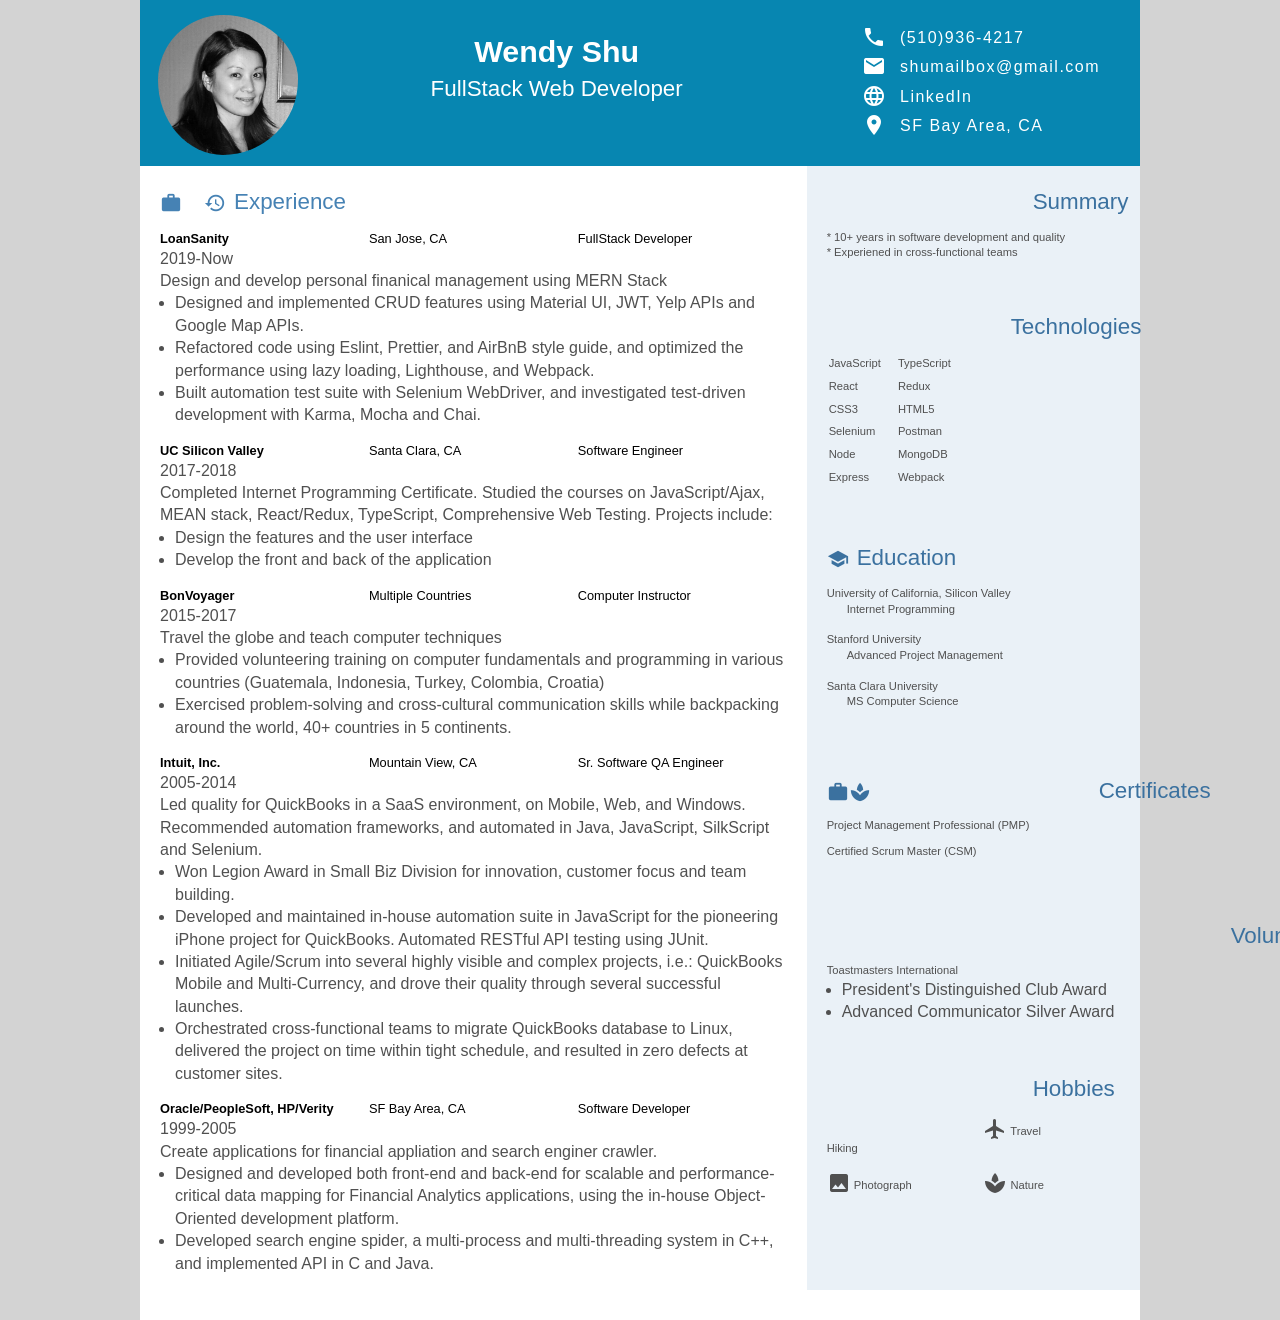
==== index.html @ 892b4ed1 "Created index.html, style.css and .jpeg files" ====
<!DOCTYPE html>
<html lang="en">
  <head>
    <meta charset="UTF-8" />
    <meta http-equiv="X-UA-Compatible" content="IE=edge" />
    <meta name="viewport" content="width=device-width, initial-scale=1.0" />
     <link rel="stylesheet" href="https://fonts.googleapis.com/icon?family=Material+Icons">
    <link rel="stylesheet" href="style.css" />
    <title>Wendy Shu's Resume</title>
  </head>
  <body>
    <div class="container">
        <div class="topLeft">
            <img src="./WendyShu.jpeg" alt="Wendy Shu"/>
        </div>

        <div class="topMiddle">
            <div class="title">
                <h1>Wendy Shu</h1>
                <h2>FullStack Web Developer</h2>
            </div>
        </div>
        <div class="topRight">
                <div class="contactInfo">
                    <ul>
                        <li>
                            <span class="material-icons" style="vertical-align:-6px;">
                                call
                                </span>
                            <span class="text">(510)936-4217</span>
                        </li>
                        <li>
                            <span class="material-icons" style="vertical-align:-6px;">
                                email
                                </span>
                            <span class="text">shumailbox@gmail.com</span>
                        </li>
                        <li>
                            <span class="material-icons" style="vertical-align:-6px;">
                                language
                                </span>
                            <a href="https://www.linkedin.com/in/wshu/"; target="_blank"><span class="text">LinkedIn</a>
                        </li>
                        <li>
                            <span class="material-icons" style="vertical-align:-6px;">
                                location_on
                                </span>
                            <span class="text">SF Bay Area, CA</span>
                        </li>
                    </ul>
                </div>
        </div>
    <div class="left">
        <div class="experience">
            <h4>Experience</h4>
        </div>    
        <div>
            <ul>
                <li class="experience_card">                
                    <ul class="experience_card_title">
                        <li>
                            LoanSanity               
                        </li>                  
                        <li>                       
                            San Jose, CA
                        </li>
                        <li>                      
                            FullStack Developer
                        </li>
                    </ul>
                    <p>2019-Now</p>
                    <p>Design and develop personal finanical management using MERN Stack</p>
                    <ul class="experience_card_detail">
                        <li>                        
                            Designed and implemented CRUD features using Material UI, JWT, Yelp APIs and Google Map APIs.
                        </li>
                        <li>
                           Refactored code using Eslint, Prettier, and AirBnB style guide, and optimized the performance using lazy loading, Lighthouse, and Webpack.
                        </li>
                        <li>
                            Built automation test suite with Selenium WebDriver, and investigated test-driven development with Karma, Mocha and Chai.
                        </li>
                    </ul>                
                </li>
                 <li class="experience_card">                
                    <ul class="experience_card_title">
                        <li>
                            UC Silicon Valley               
                        </li>                  
                        <li>                       
                            Santa Clara, CA
                        </li>
                        <li>                      
                            Software Engineer
                        </li>
                    </ul>
                    <p>2017-2018</p>
                    <p>Completed Internet Programming Certificate. Studied the courses on JavaScript/Ajax, 
                        MEAN stack, React/Redux, TypeScript, Comprehensive Web Testing. Projects include:</p>
                    <ul class="experience_card_detail">
                        <li>                        
                            Design the features and the user interface
                        </li>
                        <li>
                            Develop the front and back of the application
                        </li>
                    </ul>                
                </li>
                 <li class="experience_card">                
                    <ul class="experience_card_title">
                        <li>
                            BonVoyager              
                        </li>                  
                        <li>                       
                            Multiple Countries
                        </li>
                        <li>                      
                            Computer Instructor
                        </li>
                    </ul>
                    <p>2015-2017</p>
                    <p>Travel the globe and teach computer techniques</p>
                    <ul class="experience_card_detail">
                        <li>                        
                            Provided volunteering training on computer fundamentals and programming in various countries 
                            (Guatemala, Indonesia, Turkey, Colombia, Croatia)
                        </li>
                        <li>
                            Exercised problem-solving and cross-cultural communication skills while backpacking 
                            around the world, 40+ countries in 5 continents.
                        </li>
                    </ul>                
                </li>          
                <li class="experience_card">                
                    <ul class="experience_card_title">
                        <li>
                            Intuit, Inc.              
                        </li>                  
                        <li>                       
                            Mountain View, CA
                        </li>
                        <li>                      
                            Sr. Software QA Engineer
                        </li>
                    </ul>
                    <p>2005-2014</p>
                    <p>Led quality for QuickBooks in a SaaS environment, on Mobile, Web, and Windows. 
                        Recommended automation frameworks, and automated in Java, JavaScript, SilkScript and Selenium.</p>
                    <ul class="experience_card_detail">
                        <li>                        
                            Won Legion Award in Small Biz Division for innovation, customer focus and team building.
                        </li>
                        <li>
                          Developed and maintained in-house automation suite in JavaScript for the pioneering iPhone project 
                          for QuickBooks. Automated RESTful API testing using JUnit.
                        </li>
                        <li>
                             Initiated Agile/Scrum into several highly visible and complex projects, i.e.: QuickBooks Mobile and Multi-Currency, 
                             and drove their quality through several successful launches.
                        </li>
                        <li>
                            Orchestrated cross-functional teams to migrate QuickBooks database to Linux, delivered the project on time within 
                            tight schedule, and resulted in zero defects at customer sites.
                        </li>
                    </ul>                
                </li>
                 <li class="experience_card">                
                    <ul class="experience_card_title">
                        <li>
                            Oracle/PeopleSoft,  HP/Verity              
                        </li>                  
                        <li>                       
                            SF Bay Area, CA
                        </li>
                        <li>                      
                            Software Developer
                        </li>
                    </ul>
                    <p>1999-2005</p>
                    <p>Create applications for financial appliation and search enginer crawler.</p>
                    <ul class="experience_card_detail">
                        <li>                        
                           Designed and developed both front-end and back-end for scalable and performance-critical data mapping 
                        for Financial Analytics applications, using the in-house Object-Oriented development platform.
                        </li>
                        <li>
                          Developed search engine spider, a multi-process and multi-threading system in C++, and implemented API in
C and Java. 
                        </li>                      
                    </ul>                
                </li>
            </ul>        
        </div> 
    </div>  
    <div class="right">
        <div class="summary">
             <h4>Summary</h4>
             <p>* 10+ years in software development and quality</p>  
             <p>* Experiened in cross-functional teams</p>  
        </div>
        <div class="technologies">
            <h4>Technologies</h4>
            <table>
                 <tr>
                    <td>JavaScript</td>
                    <td>TypeScript</td>                   
               </tr> 
                 <tr>
                    <td>React</td>
                    <td>Redux</td>
                  
               </tr>                 
                <tr>
                    <td>CSS3</td>
                    <td>HTML5</td>           
                                
               </tr> 
                 <tr>
                    <td>Selenium</td>
                    <td>Postman</td>                    
               </tr> 
               <tr>
                    <td>Node</td>
                    <td>MongoDB</td>
               </tr>
               <tr>
                    <td>Express</td>   
                    <td>Webpack</td> 
               </tr>
               <!--
                <tr>
                    <td>JavaScript</td>
                    <td>TypeScript</td>
               </tr> 
                 <tr>
                    <td>React</td>
                    <td>Redux</td>
               </tr> 
                 <tr>
                    <td>Node</td>
                    <td>Express</td>
               </tr> 
                 <tr>
                    <td>MongoDB</td>
                    <td>MySQL</td>
               </tr> 
                <tr>
                    <td>CSS3</td>
                    <td>HTML5</td>
               </tr> 
                 <tr>
                    <td>Webpack</td>
                    <td>Git</td>
               </tr> 
                 <tr>
                    <td>Selenium</td>
                    <td>Postman</td>
               </tr> 


               -->              
            </table>
         </div>
         <div class="education">
            <h4>Education</h4>
            <ul>
                <li>
                    <h5>University of California, Silicon Valley</h5>
                    <p class="program">Internet Programming</p>
                </li>
                <li>
                    <h5>Stanford University</h5>
                    <p class="program">Advanced Project Management</p>
                </li>
                <li>
                    <h5>Santa Clara University</h5>
                    <p class="program">MS Computer Science</p>
                </li>
            </ul>
         </div>
         <div class="certificate">
            <h4>Certificates</h4>
            <ul>
                <li>
                    <h5>Project Management Professional (PMP)</h5>
                </li>
                <li>
                    <h5>Certified Scrum Master (CSM)</h5>
                </li>
            </ul>
         </div>
          <div class="volunteer">
            <h4>Volunteer</h4>           
                <h5>Toastmasters International</h5>
                <ul>
                    <li>President's Distinguished Club Award</li>
                    <li>Advanced Communicator Silver Award </li>
                </ul>                                           
            </ul>
         </div>
         <div class="hobbies">
              <h4>Hobbies</h4>
                <ul>
                    <li>
                        <span class="material-icons" style="vertical-align:-6px;">
                            hiking
                        </span>
                        Hiking
                    </li>                  
                    <li>
                        <span class="material-icons" style="vertical-align:-6px;">
                            flight
                        </span>
                        Travel
                    </li>
                    <li>
                        <span class="material-icons" style="vertical-align:-6px;">
                            image
                        </span>
                        Photograph
                    </li>
                   <li>
                        <span class="material-icons" style="vertical-align:-6px;">
                            spa
                        </span>
                        Nature
                    </li>                    
                </ul>
         </div>
      </div>
    </div>
  </body>
</html>
---- style.css ----
* {
  margin: 0;
  padding: 0;
  box-sizing: border-box;
}

* ul {
  list-style-type: none;
}

body {
  background-color: lightgrey;
  font-family: "arial", sans-serif;
  line-height: 1.4;
  font-size: 16px;
}

.container {
  margin: 0 auto;
  width: 100%;
  background-color: #fff;
  grid-template-columns: repeat(6, 1fr);
  display: grid;
  grid-template-areas:
    "topLeft topLeft topLeft topLeft topLeft topLeft"
    "topMiddle topMiddle topMiddle topMiddle topMiddle topMiddle"
    "topRight topRight topRight topRight topRight topRight"
    "right right right right right right"
    "left left left left left left";
}

@media screen and (min-width: 760px) {
  .container {
    margin: 0 auto;
    width: 100%;
    max-width: 1000px;
    background-color: #fff;

    grid-template-columns: repeat(6, 1fr);
    display: grid;
    grid-template-areas:
      "topLeft topMiddle topMiddle topMiddle topRight topRight"
      "left left left left right right";
    grid-template-rows: 0.7fr 4fr;
  }
}

.topLeft,
.topMiddle,
.topRight {
  background-color: rgb(7, 134, 177);
  color: white;
  text-align: center;
}

.left,
.right {
  background-color: #fff;
  color: #505050;
}

.topLeft {
  grid-area: topLeft;
}

.topMiddle {
  grid-area: topMiddle;
}

.topRight {
  grid-area: topRight;
  padding-left: 15px;
}

.left {
  grid-area: left;
}

.right {
  grid-area: right;
  padding-left: 20px;
  background-color: #eaf1f7;
}

.topLeft img {
  border-radius: 50%;
  width: 150px;
  height: auto;
  object-fit: contain;
  padding-left: 10px;
  padding-top: 15px;
  padding-bottom: 5px;
}

.title {
  padding-top: 30px;
}

.contactInfo {
  margin-top: 25px;
  margin-bottom: 10px;
  display: inline-block;
}

.contactInfo ul li {
  text-align: left;
  margin-bottom: 5px;
}

.contactInfo .material-icons {
  padding-right: 10px;
}

.contactInfo .text {
  top: 10px;
  letter-spacing: 1.5px;
}

.contactInfo a {
  color: #fff;
  text-decoration: none;
}

.contactInfo a:link,
a:visited,
a:hover,
a:active {
  color: #fff;
  text-decoration: none;
}

.title h1 {
  font-weight: 600;
  font-size: 1.9rem;
}

.title h2 {
  font-weight: 500;
  font-size: 1.4rem;
}

.right {
  text-align: left;
}

.right div {
  padding-bottom: 15px;
  margin-bottom: 15px;
}

.right div h4 {
  font-size: 1.4rem;
  font-weight: 500;
  padding-bottom: 10px;
  padding-top: 20px;
  color: #3b719f;
}

.summary p {
  font-size: 0.7rem;
}

.summary h4:before {
  font-family: "Material Icons";
  content: "summarize";
  padding-right: 8px;
  vertical-align: -5px;
}

.technologies h4:before {
  font-family: "Material Icons";
  content: "terminal";
  padding-right: 8px;
  vertical-align: -5px;
}

.technologies td {
  font-size: 0.7rem;
  padding-right: 15px;
  padding-bottom: 5px;
}

.education h4:before {
  font-family: "Material Icons";
  content: "school";
  padding-right: 8px;
  vertical-align: -5px;
}

.education h4 {
  right: 6px;
}
.education li {
  padding-bottom: 15px;
}

h5 {
  font-size: 0.7rem;
  font-weight: 500;
}

.program {
  font-size: 0.7rem;
  padding-left: 20px;
}

.certificate h4:before {
  font-family: "Material Icons";
  content: "workspace_premium";
  padding-right: 8px;
  vertical-align: -5px;
}

.certificate ul li {
  padding-bottom: 10px;
}

.hobbies h4:before {
  font-family: "Material Icons";
  content: "interests";
  padding-right: 8px;
  vertical-align: -5px;
}

.hobbies ul {
  display: grid;
  grid-template-columns: repeat(2, 1fr);
  grid-row-gap: 15px;
}

.hobbies li {
  font-size: 0.7rem;
}

.left div {
  margin-left: 20px;
  margin-right: 20px;
}

.experience h4:before {
  font-family: "Material Icons";
  content: "work_history";
  padding-right: 8px;
  vertical-align: -5px;
}
.experience h4 {
  font-weight: 400;
  padding-bottom: 10px;
  margin-top: 20px;
  font-size: 1.4rem;
  color: steelblue;
}

.experience_card {
  margin-bottom: 15px;
}

.experience_card_title {
  display: grid;
  grid-template-columns: repeat(3, 1fr);
  font-size: 0.8rem;
  color: rgb(0, 0, 0);
}

.experience_card_title li:first-child {
  font-weight: 600;
}

.experience_card_detail {
  list-style-type: disc;
  padding-left: 15px;
}

.volunteer h4:before {
  font-family: "Material Icons";
  content: "volunteer_activism";
  padding-right: 8px;
  vertical-align: -5px;
}
.volunteer ul {
  list-style-type: disc;
  padding-left: 15px;
}
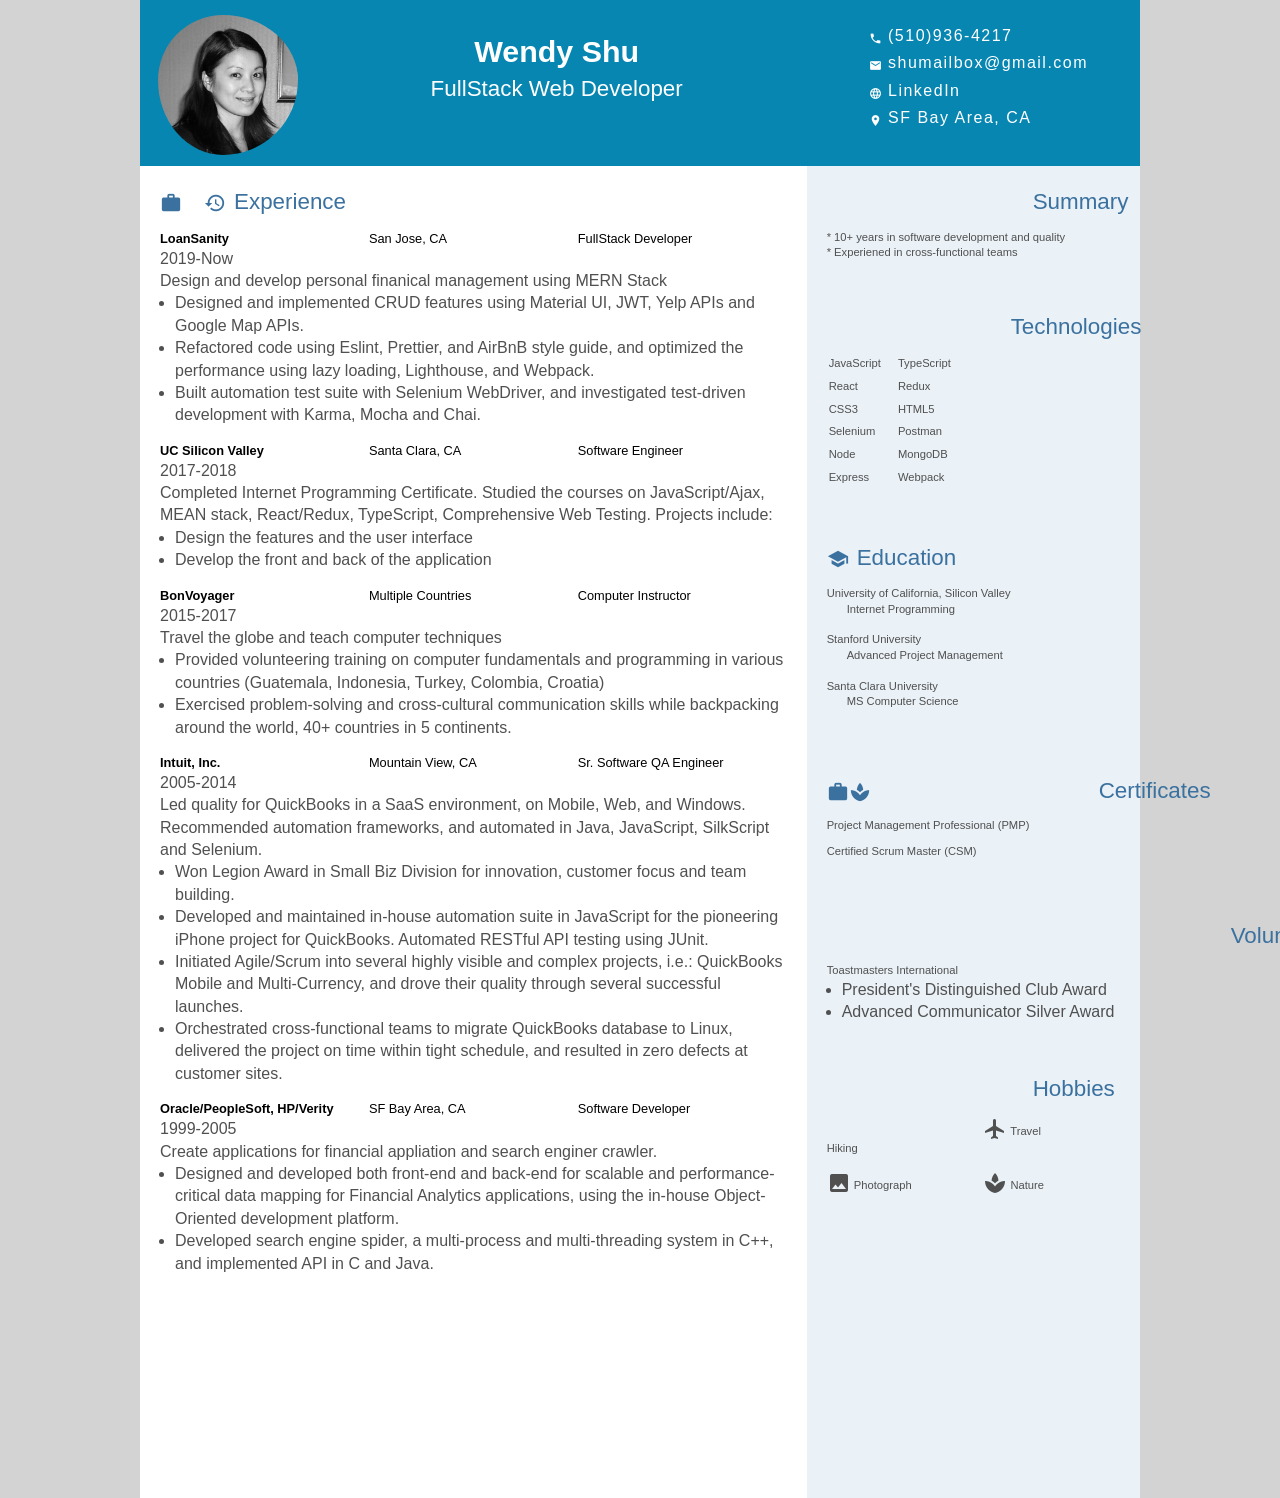
==== commit a1bec885: "responsive to print format" ====
--- a/index.html
+++ b/index.html
@@ -24,25 +24,25 @@
                 <div class="contactInfo">
                     <ul>
                         <li>
-                            <span class="material-icons" style="vertical-align:-6px;">
+                            <span class="material-icons">
                                 call
                                 </span>
                             <span class="text">(510)936-4217</span>
                         </li>
                         <li>
-                            <span class="material-icons" style="vertical-align:-6px;">
+                            <span class="material-icons">
                                 email
                                 </span>
                             <span class="text">shumailbox@gmail.com</span>
                         </li>
                         <li>
-                            <span class="material-icons" style="vertical-align:-6px;">
+                            <span class="material-icons">
                                 language
                                 </span>
                             <a href="https://www.linkedin.com/in/wshu/"; target="_blank"><span class="text">LinkedIn</a>
                         </li>
                         <li>
-                            <span class="material-icons" style="vertical-align:-6px;">
+                            <span class="material-icons">
                                 location_on
                                 </span>
                             <span class="text">SF Bay Area, CA</span>
@@ -302,19 +302,19 @@
               <h4>Hobbies</h4>
                 <ul>
                     <li>
-                        <span class="material-icons" style="vertical-align:-6px;">
+                        <span class="material-icons">
                             hiking
                         </span>
                         Hiking
                     </li>                  
                     <li>
-                        <span class="material-icons" style="vertical-align:-6px;">
+                        <span class="material-icons">
                             flight
                         </span>
                         Travel
                     </li>
                     <li>
-                        <span class="material-icons" style="vertical-align:-6px;">
+                        <span class="material-icons">
                             image
                         </span>
                         Photograph
--- a/style.css
+++ b/style.css
@@ -18,7 +18,6 @@
 .container {
   margin: 0 auto;
   width: 100%;
-  background-color: #fff;
   grid-template-columns: repeat(6, 1fr);
   display: grid;
   grid-template-areas:
@@ -29,19 +28,18 @@
     "left left left left left left";
 }
 
-@media screen and (min-width: 760px) {
+@media print, screen and (min-width: 760px) {
   .container {
     margin: 0 auto;
     width: 100%;
     max-width: 1000px;
-    background-color: #fff;
 
     grid-template-columns: repeat(6, 1fr);
     display: grid;
     grid-template-areas:
       "topLeft topMiddle topMiddle topMiddle topRight topRight"
       "left left left left right right";
-    grid-template-rows: 0.7fr 4fr;
+    grid-template-rows: 1fr 8fr;
   }
 }
 
@@ -55,7 +53,6 @@
 
 .left,
 .right {
-  background-color: #fff;
   color: #505050;
 }
 
@@ -69,11 +66,12 @@
 
 .topRight {
   grid-area: topRight;
-  padding-left: 15px;
+  padding-left: 10px;
 }
 
 .left {
   grid-area: left;
+  background-color: #fff;
 }
 
 .right {
@@ -108,7 +106,9 @@
 }
 
 .contactInfo .material-icons {
-  padding-right: 10px;
+  padding-right: 2px;
+  font-size: 0.8rem;
+  vertical-align: -4px;
 }
 
 .contactInfo .text {
@@ -232,6 +232,10 @@
   font-size: 0.7rem;
 }
 
+.hobbies .material-icons {
+  vertical-align: -6px;
+}
+
 .left div {
   margin-left: 20px;
   margin-right: 20px;
@@ -248,7 +252,7 @@
   padding-bottom: 10px;
   margin-top: 20px;
   font-size: 1.4rem;
-  color: steelblue;
+  color: #3b719f;
 }
 
 .experience_card {
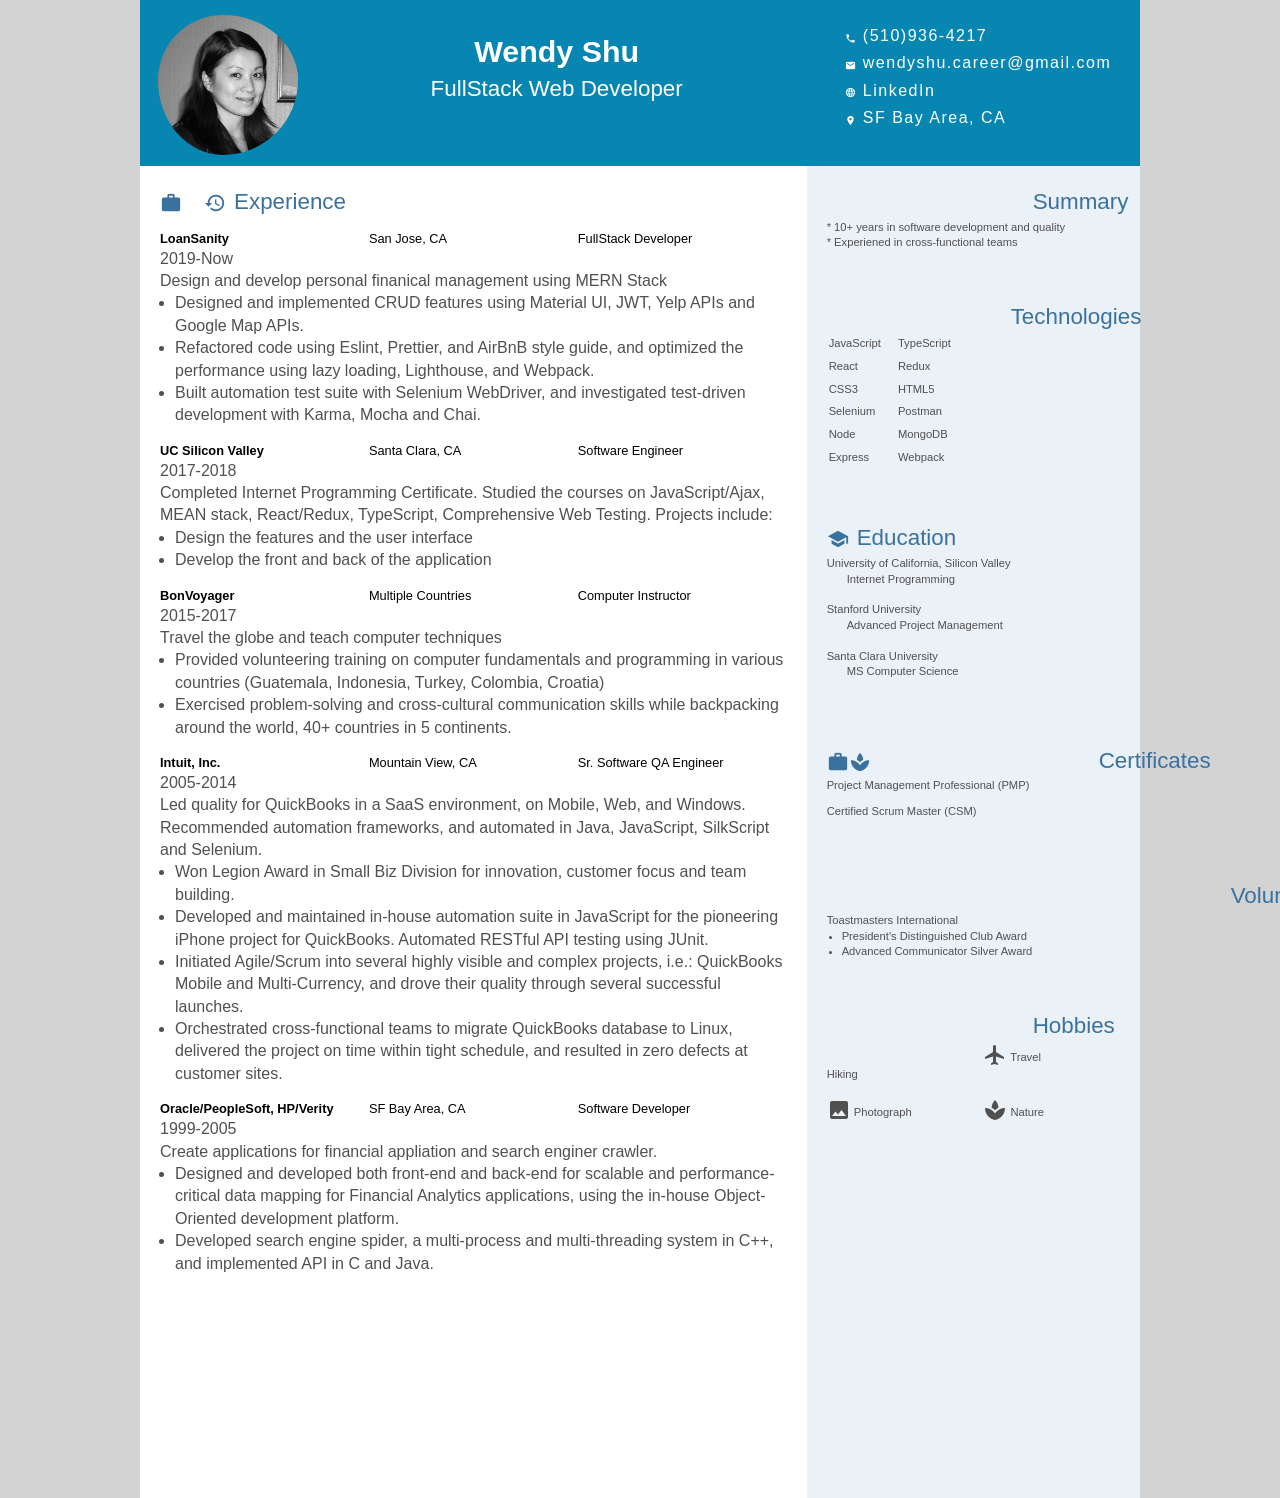
==== commit 3bc1fec6: "responsive to print format" ====
--- a/index.html
+++ b/index.html
@@ -12,12 +12,12 @@
     <div class="container">
         <div class="topLeft">
             <img src="./WendyShu.jpeg" alt="Wendy Shu"/>
-        </div>
+        </div>         
 
         <div class="topMiddle">
             <div class="title">
                 <h1>Wendy Shu</h1>
-                <h2>FullStack Web Developer</h2>
+                <h2>FullStack Web Developer</h2>              
             </div>
         </div>
         <div class="topRight">
@@ -32,19 +32,24 @@
                         <li>
                             <span class="material-icons">
                                 email
-                                </span>
-                            <span class="text">shumailbox@gmail.com</span>
+                            </span>
+                            <span class="text">
+                                <a href="mailto:wendyshu.career@gmail.com">
+                                    wendyshu.career@gmail.com
+                                </a>
+                            </span>
                         </li>
                         <li>
                             <span class="material-icons">
                                 language
-                                </span>
-                            <a href="https://www.linkedin.com/in/wshu/"; target="_blank"><span class="text">LinkedIn</a>
+                            </span>
+                            <a href="https://www.linkedin.com/in/wshu/"; target="_blank">
+                                <span class="text">LinkedIn</span></a>
                         </li>
                         <li>
                             <span class="material-icons">
                                 location_on
-                                </span>
+                            </span>
                             <span class="text">SF Bay Area, CA</span>
                         </li>
                     </ul>
@@ -84,8 +89,8 @@
                 </li>
                  <li class="experience_card">                
                     <ul class="experience_card_title">
-                        <li>
-                            UC Silicon Valley               
+                        <li>                          
+                            UC Silicon Valley            
                         </li>                  
                         <li>                       
                             Santa Clara, CA
--- a/style.css
+++ b/style.css
@@ -107,8 +107,8 @@
 
 .contactInfo .material-icons {
   padding-right: 2px;
-  font-size: 0.8rem;
-  vertical-align: -4px;
+  font-size: 0.7rem;
+  vertical-align: -2.6px;
 }
 
 .contactInfo .text {
@@ -151,7 +151,6 @@
 .right div h4 {
   font-size: 1.4rem;
   font-weight: 500;
-  padding-bottom: 10px;
   padding-top: 20px;
   color: #3b719f;
 }
@@ -285,3 +284,7 @@
   list-style-type: disc;
   padding-left: 15px;
 }
+
+.volunteer ul li {
+  font-size: 0.7rem;
+}
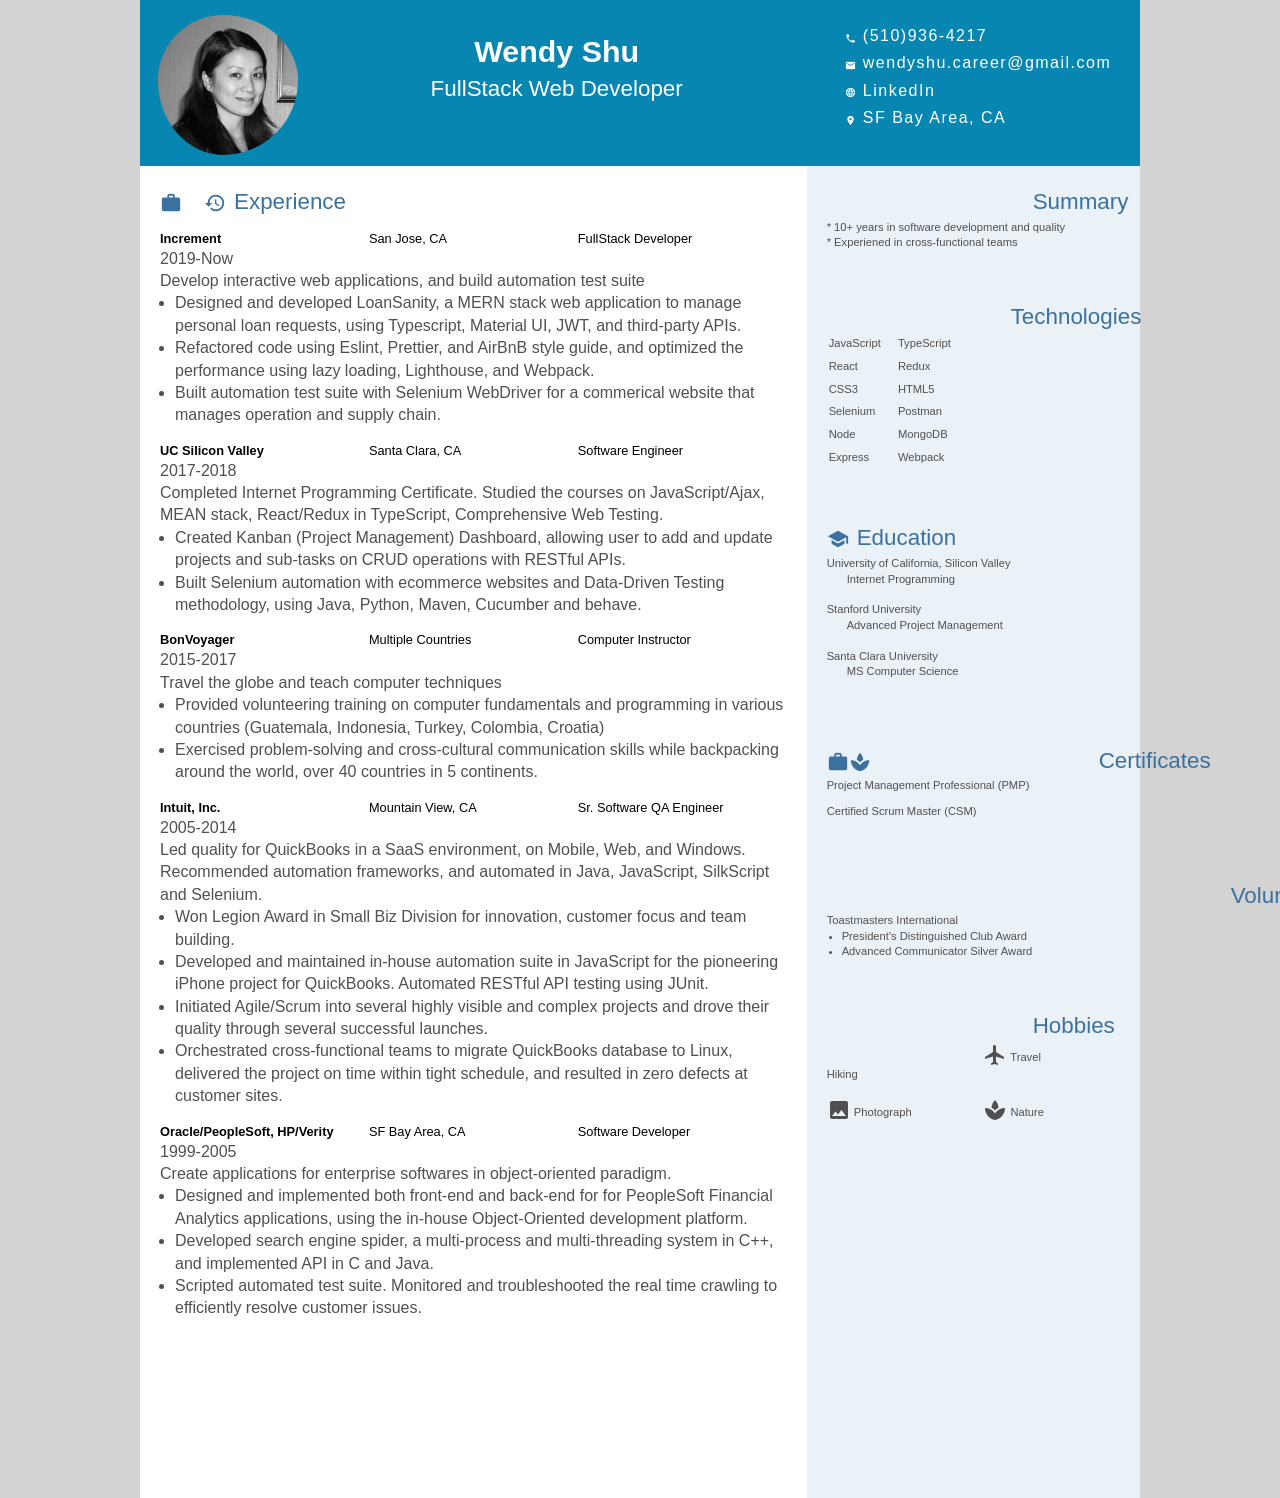
==== commit be8d9c80: "change content for 'experience'" ====
--- a/index.html
+++ b/index.html
@@ -64,7 +64,7 @@
                 <li class="experience_card">                
                     <ul class="experience_card_title">
                         <li>
-                            LoanSanity               
+                            Increment               
                         </li>                  
                         <li>                       
                             San Jose, CA
@@ -74,16 +74,16 @@
                         </li>
                     </ul>
                     <p>2019-Now</p>
-                    <p>Design and develop personal finanical management using MERN Stack</p>
-                    <ul class="experience_card_detail">
-                        <li>                        
-                            Designed and implemented CRUD features using Material UI, JWT, Yelp APIs and Google Map APIs.
+                    <P>Develop interactive web applications, and build automation test suite</P>                    
+                    <ul class="experience_card_detail">
+                        <li>                        
+                            Designed and developed LoanSanity, a MERN stack web application to manage personal loan requests, using Typescript, Material UI, JWT, and third-party APIs.
                         </li>
                         <li>
                            Refactored code using Eslint, Prettier, and AirBnB style guide, and optimized the performance using lazy loading, Lighthouse, and Webpack.
                         </li>
                         <li>
-                            Built automation test suite with Selenium WebDriver, and investigated test-driven development with Karma, Mocha and Chai.
+                            Built automation test suite with Selenium WebDriver for a commerical website that manages operation and supply chain.
                         </li>
                     </ul>                
                 </li>
@@ -101,13 +101,13 @@
                     </ul>
                     <p>2017-2018</p>
                     <p>Completed Internet Programming Certificate. Studied the courses on JavaScript/Ajax, 
-                        MEAN stack, React/Redux, TypeScript, Comprehensive Web Testing. Projects include:</p>
-                    <ul class="experience_card_detail">
-                        <li>                        
-                            Design the features and the user interface
-                        </li>
-                        <li>
-                            Develop the front and back of the application
+                        MEAN stack, React/Redux in TypeScript, Comprehensive Web Testing. </p>
+                    <ul class="experience_card_detail">
+                        <li>                        
+                            Created Kanban (Project Management) Dashboard, allowing user to add and update projects and sub-tasks on CRUD operations with RESTful APIs.
+                        </li>
+                        <li>
+                            Built Selenium automation with ecommerce websites and Data-Driven Testing methodology, using Java, Python, Maven, Cucumber and behave.
                         </li>
                     </ul>                
                 </li>
@@ -132,7 +132,7 @@
                         </li>
                         <li>
                             Exercised problem-solving and cross-cultural communication skills while backpacking 
-                            around the world, 40+ countries in 5 continents.
+                            around the world, over 40 countries in 5 continents.
                         </li>
                     </ul>                
                 </li>          
@@ -160,8 +160,7 @@
                           for QuickBooks. Automated RESTful API testing using JUnit.
                         </li>
                         <li>
-                             Initiated Agile/Scrum into several highly visible and complex projects, i.e.: QuickBooks Mobile and Multi-Currency, 
-                             and drove their quality through several successful launches.
+                             Initiated Agile/Scrum into several highly visible and complex projects and drove their quality through several successful launches.
                         </li>
                         <li>
                             Orchestrated cross-functional teams to migrate QuickBooks database to Linux, delivered the project on time within 
@@ -182,16 +181,19 @@
                         </li>
                     </ul>
                     <p>1999-2005</p>
-                    <p>Create applications for financial appliation and search enginer crawler.</p>
-                    <ul class="experience_card_detail">
-                        <li>                        
-                           Designed and developed both front-end and back-end for scalable and performance-critical data mapping 
-                        for Financial Analytics applications, using the in-house Object-Oriented development platform.
+                    <p>Create applications for enterprise softwares in object-oriented paradigm.</p>
+                    <ul class="experience_card_detail">
+                        <li>                        
+                           Designed and implemented both front-end and back-end for for PeopleSoft Financial Analytics applications, using the in-house Object-Oriented development platform.
                         </li>
                         <li>
                           Developed search engine spider, a multi-process and multi-threading system in C++, and implemented API in
-C and Java. 
-                        </li>                      
+C and Java.
+                        </li>         
+                        <li>
+                          Scripted automated test suite. Monitored and troubleshooted the real time crawling to efficiently resolve customer issues.
+                          
+                        </li>             
                     </ul>                
                 </li>
             </ul>        
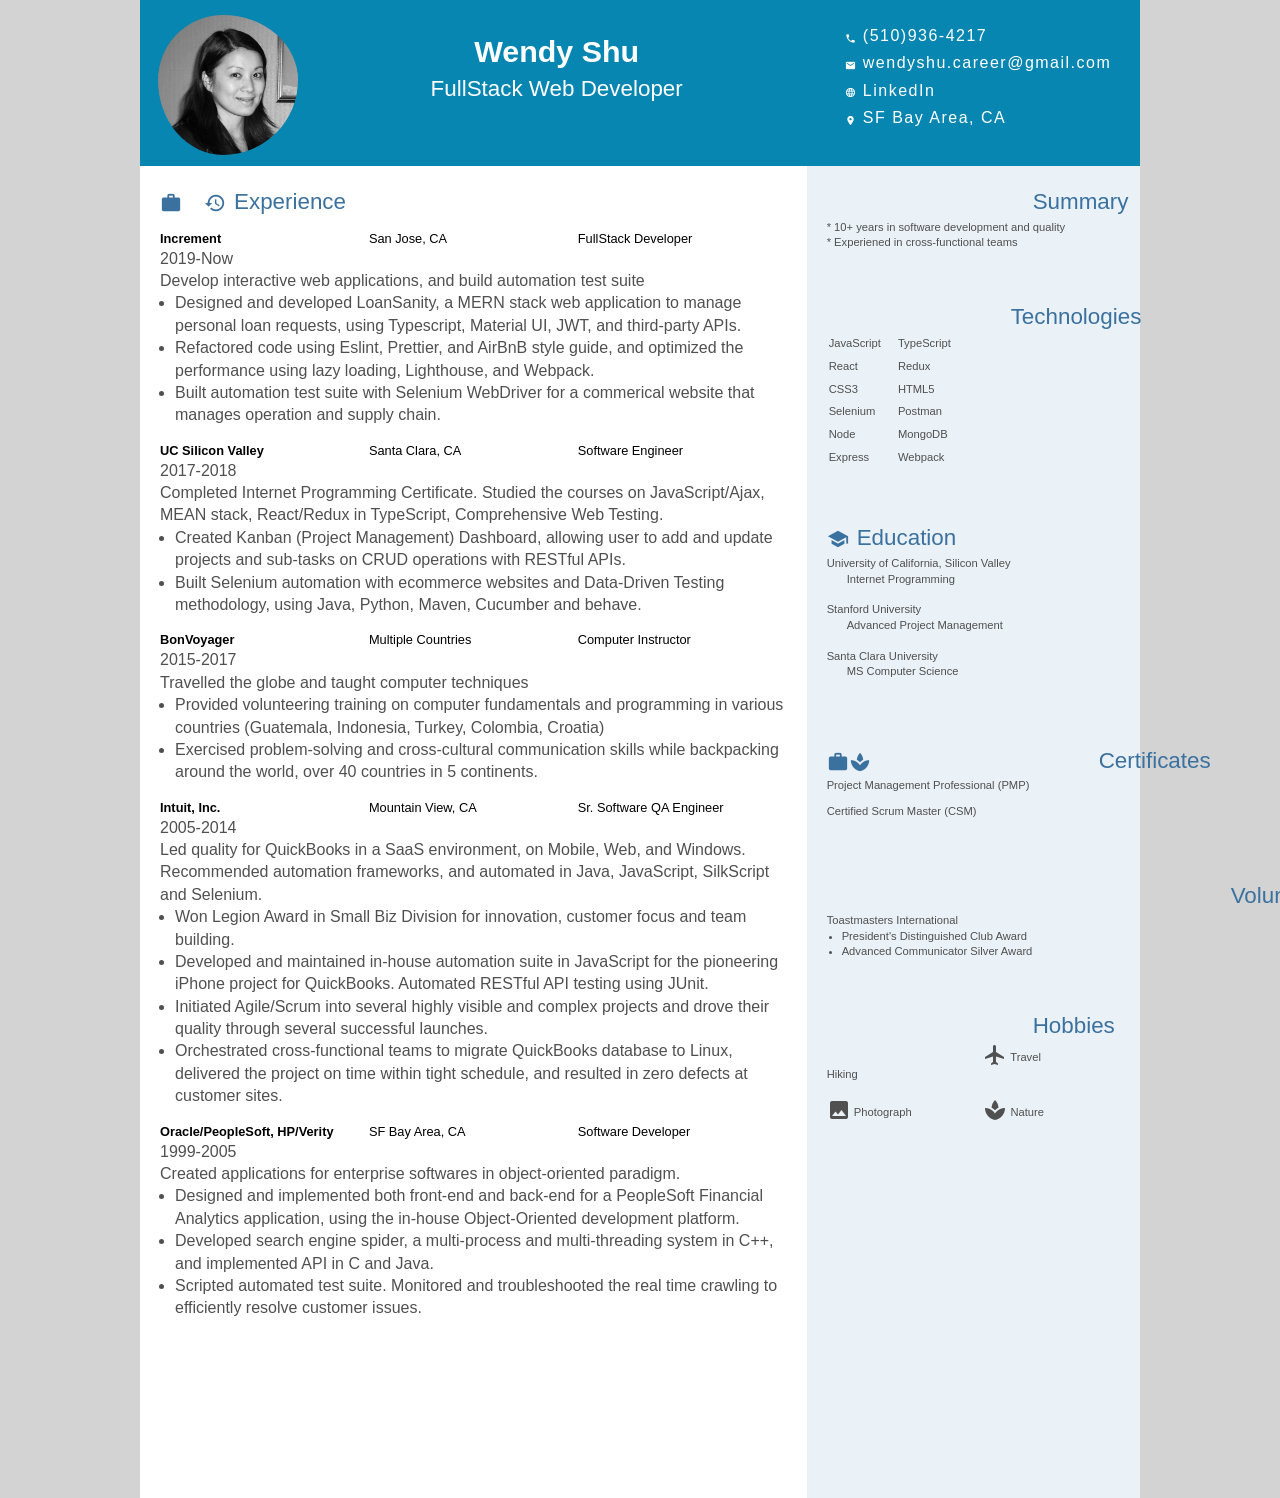
==== commit 98eaf1be: "change content for 'experience'" ====
--- a/index.html
+++ b/index.html
@@ -124,7 +124,7 @@
                         </li>
                     </ul>
                     <p>2015-2017</p>
-                    <p>Travel the globe and teach computer techniques</p>
+                    <p>Travelled the globe and taught computer techniques</p>
                     <ul class="experience_card_detail">
                         <li>                        
                             Provided volunteering training on computer fundamentals and programming in various countries 
@@ -181,10 +181,10 @@
                         </li>
                     </ul>
                     <p>1999-2005</p>
-                    <p>Create applications for enterprise softwares in object-oriented paradigm.</p>
-                    <ul class="experience_card_detail">
-                        <li>                        
-                           Designed and implemented both front-end and back-end for for PeopleSoft Financial Analytics applications, using the in-house Object-Oriented development platform.
+                    <p>Created applications for enterprise softwares in object-oriented paradigm.</p>
+                    <ul class="experience_card_detail">
+                        <li>                        
+                           Designed and implemented both front-end and back-end for a PeopleSoft Financial Analytics application, using the in-house Object-Oriented development platform.
                         </li>
                         <li>
                           Developed search engine spider, a multi-process and multi-threading system in C++, and implemented API in
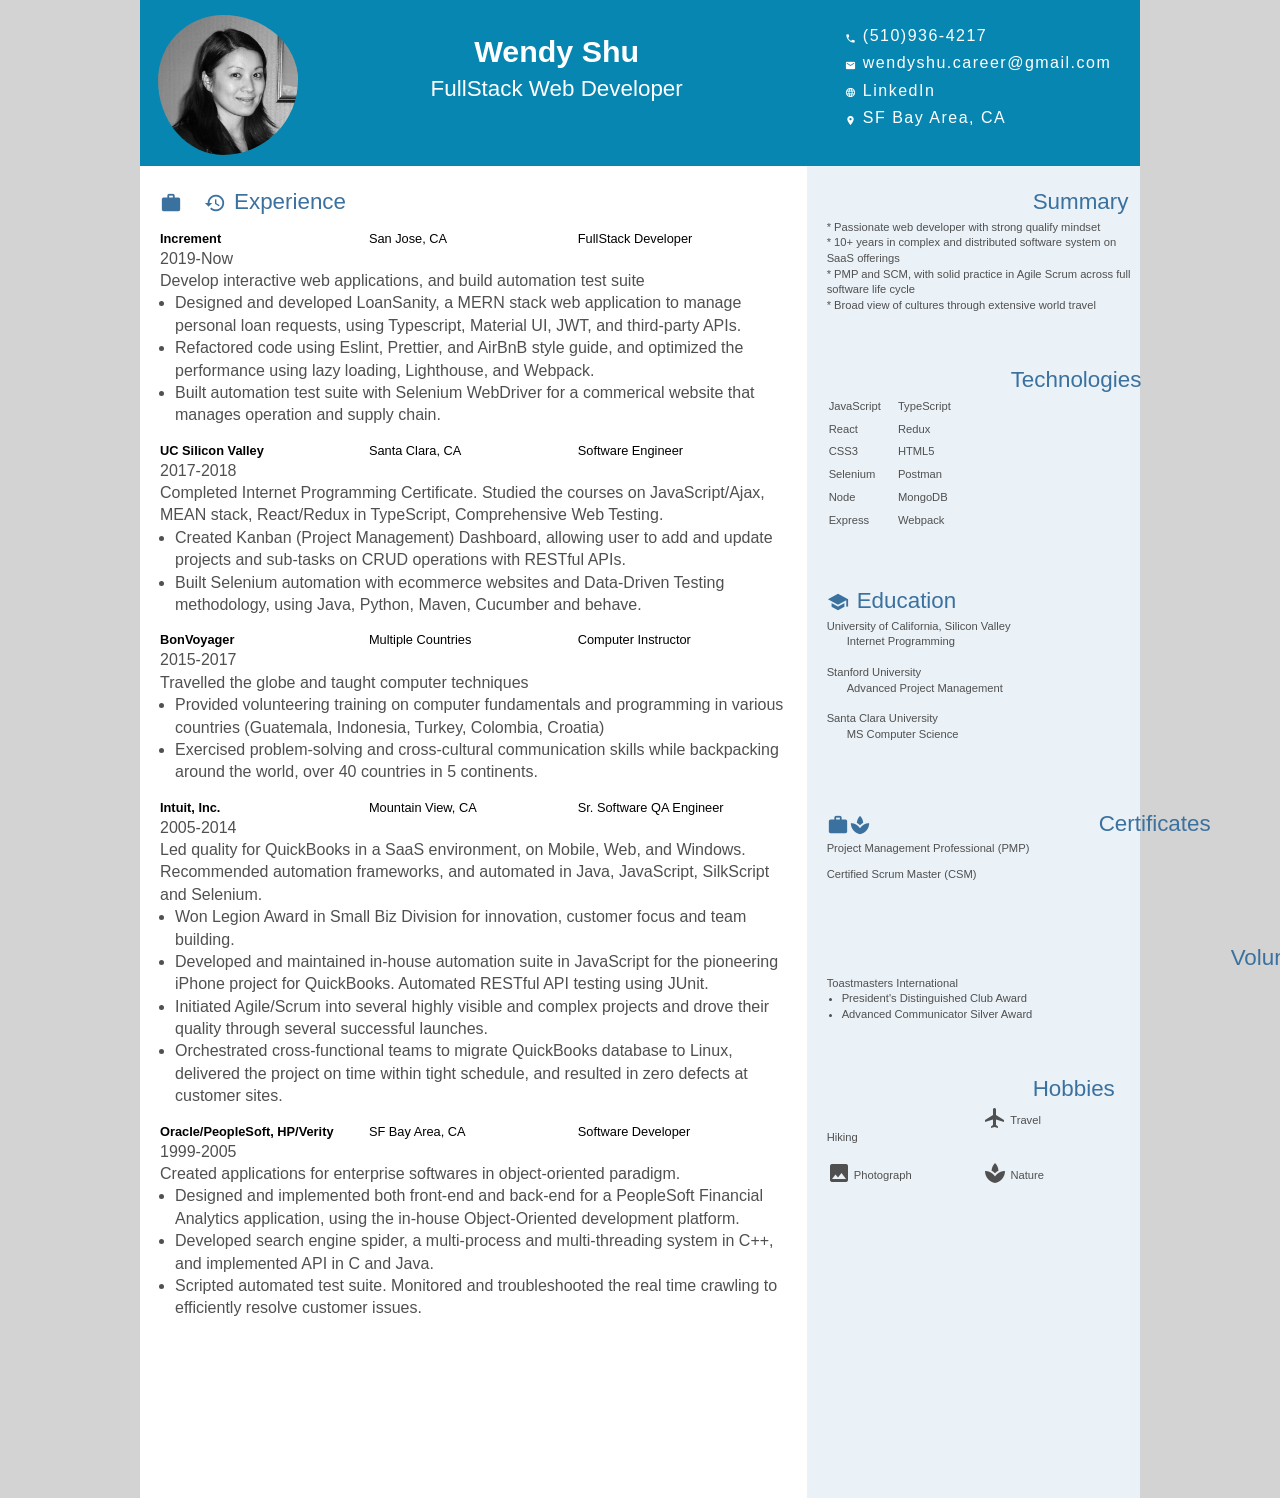
==== commit 65cf2aa2: "change content of 'summary'" ====
--- a/index.html
+++ b/index.html
@@ -202,8 +202,10 @@
     <div class="right">
         <div class="summary">
              <h4>Summary</h4>
-             <p>* 10+ years in software development and quality</p>  
-             <p>* Experiened in cross-functional teams</p>  
+             <p>* Passionate web developer with strong qualify mindset</p> 
+             <p>* 10+ years in complex and distributed software system on SaaS offerings</p>  
+             <p>* PMP and SCM, with solid practice in Agile Scrum across full software life cycle</p>  
+             <p>* Broad view of cultures through extensive world travel</p>
         </div>
         <div class="technologies">
             <h4>Technologies</h4>
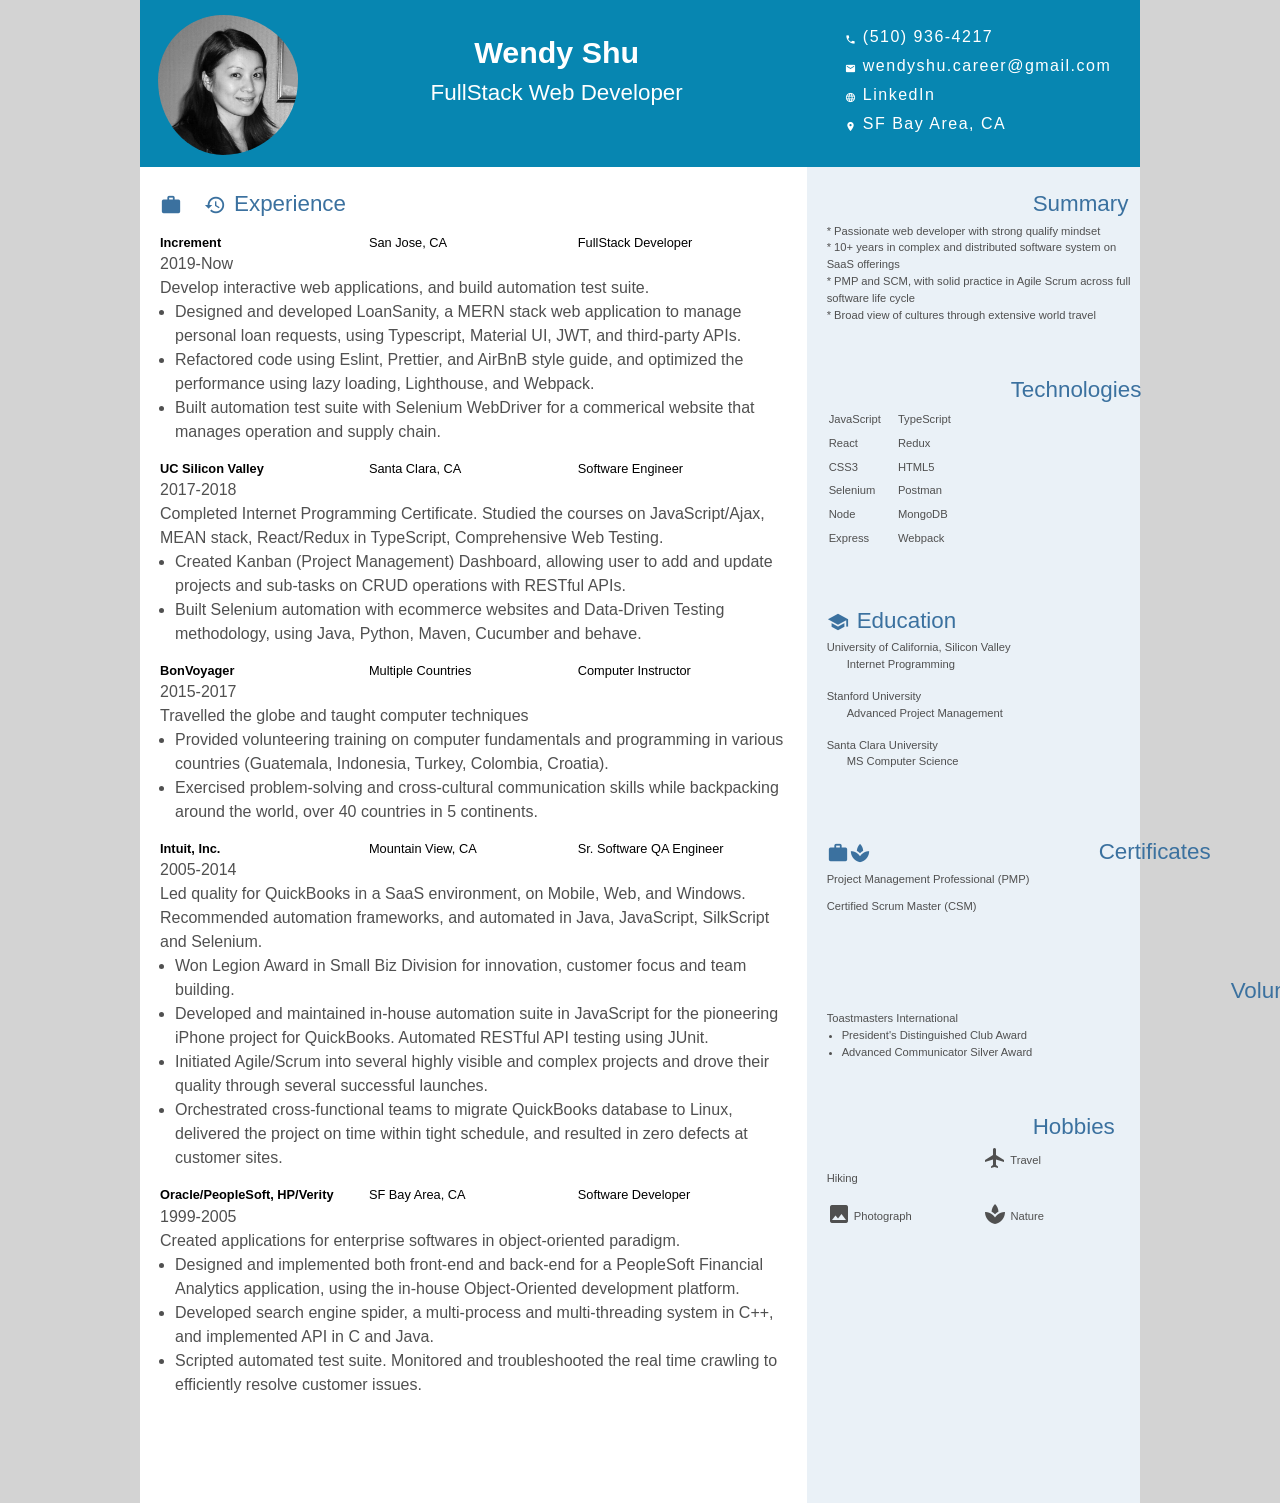
==== commit f876d7a9: "change some format" ====
--- a/index.html
+++ b/index.html
@@ -27,7 +27,7 @@
                             <span class="material-icons">
                                 call
                                 </span>
-                            <span class="text">(510)936-4217</span>
+                            <span class="text">(510) 936-4217</span>
                         </li>
                         <li>
                             <span class="material-icons">
@@ -74,7 +74,7 @@
                         </li>
                     </ul>
                     <p>2019-Now</p>
-                    <P>Develop interactive web applications, and build automation test suite</P>                    
+                    <P>Develop interactive web applications, and build automation test suite.</P>                    
                     <ul class="experience_card_detail">
                         <li>                        
                             Designed and developed LoanSanity, a MERN stack web application to manage personal loan requests, using Typescript, Material UI, JWT, and third-party APIs.
@@ -128,7 +128,7 @@
                     <ul class="experience_card_detail">
                         <li>                        
                             Provided volunteering training on computer fundamentals and programming in various countries 
-                            (Guatemala, Indonesia, Turkey, Colombia, Croatia)
+                            (Guatemala, Indonesia, Turkey, Colombia, Croatia).
                         </li>
                         <li>
                             Exercised problem-solving and cross-cultural communication skills while backpacking 
--- a/style.css
+++ b/style.css
@@ -11,7 +11,7 @@
 body {
   background-color: lightgrey;
   font-family: "arial", sans-serif;
-  line-height: 1.4;
+  line-height: 1.5;
   font-size: 16px;
 }
 
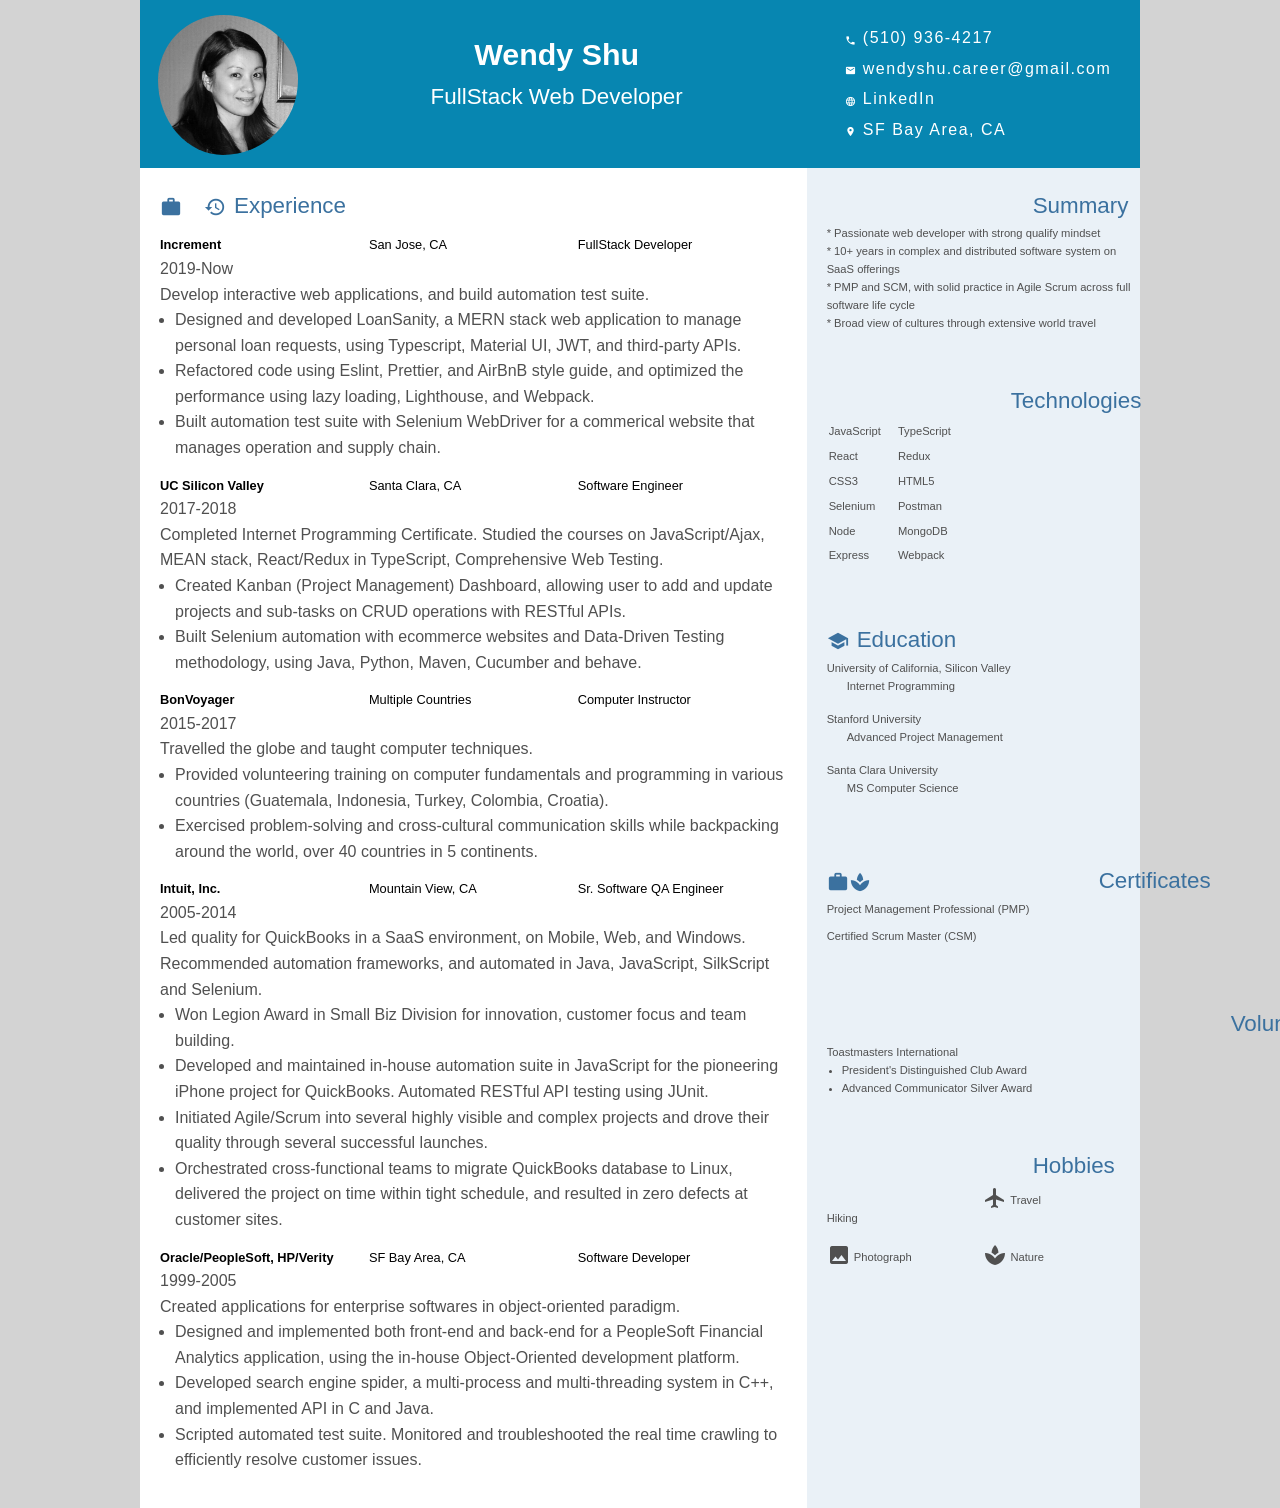
==== commit 041dca4a: "change some format" ====
--- a/index.html
+++ b/index.html
@@ -124,7 +124,7 @@
                         </li>
                     </ul>
                     <p>2015-2017</p>
-                    <p>Travelled the globe and taught computer techniques</p>
+                    <p>Travelled the globe and taught computer techniques.</p>
                     <ul class="experience_card_detail">
                         <li>                        
                             Provided volunteering training on computer fundamentals and programming in various countries 
--- a/style.css
+++ b/style.css
@@ -11,7 +11,7 @@
 body {
   background-color: lightgrey;
   font-family: "arial", sans-serif;
-  line-height: 1.5;
+  line-height: 1.6;
   font-size: 16px;
 }
 
